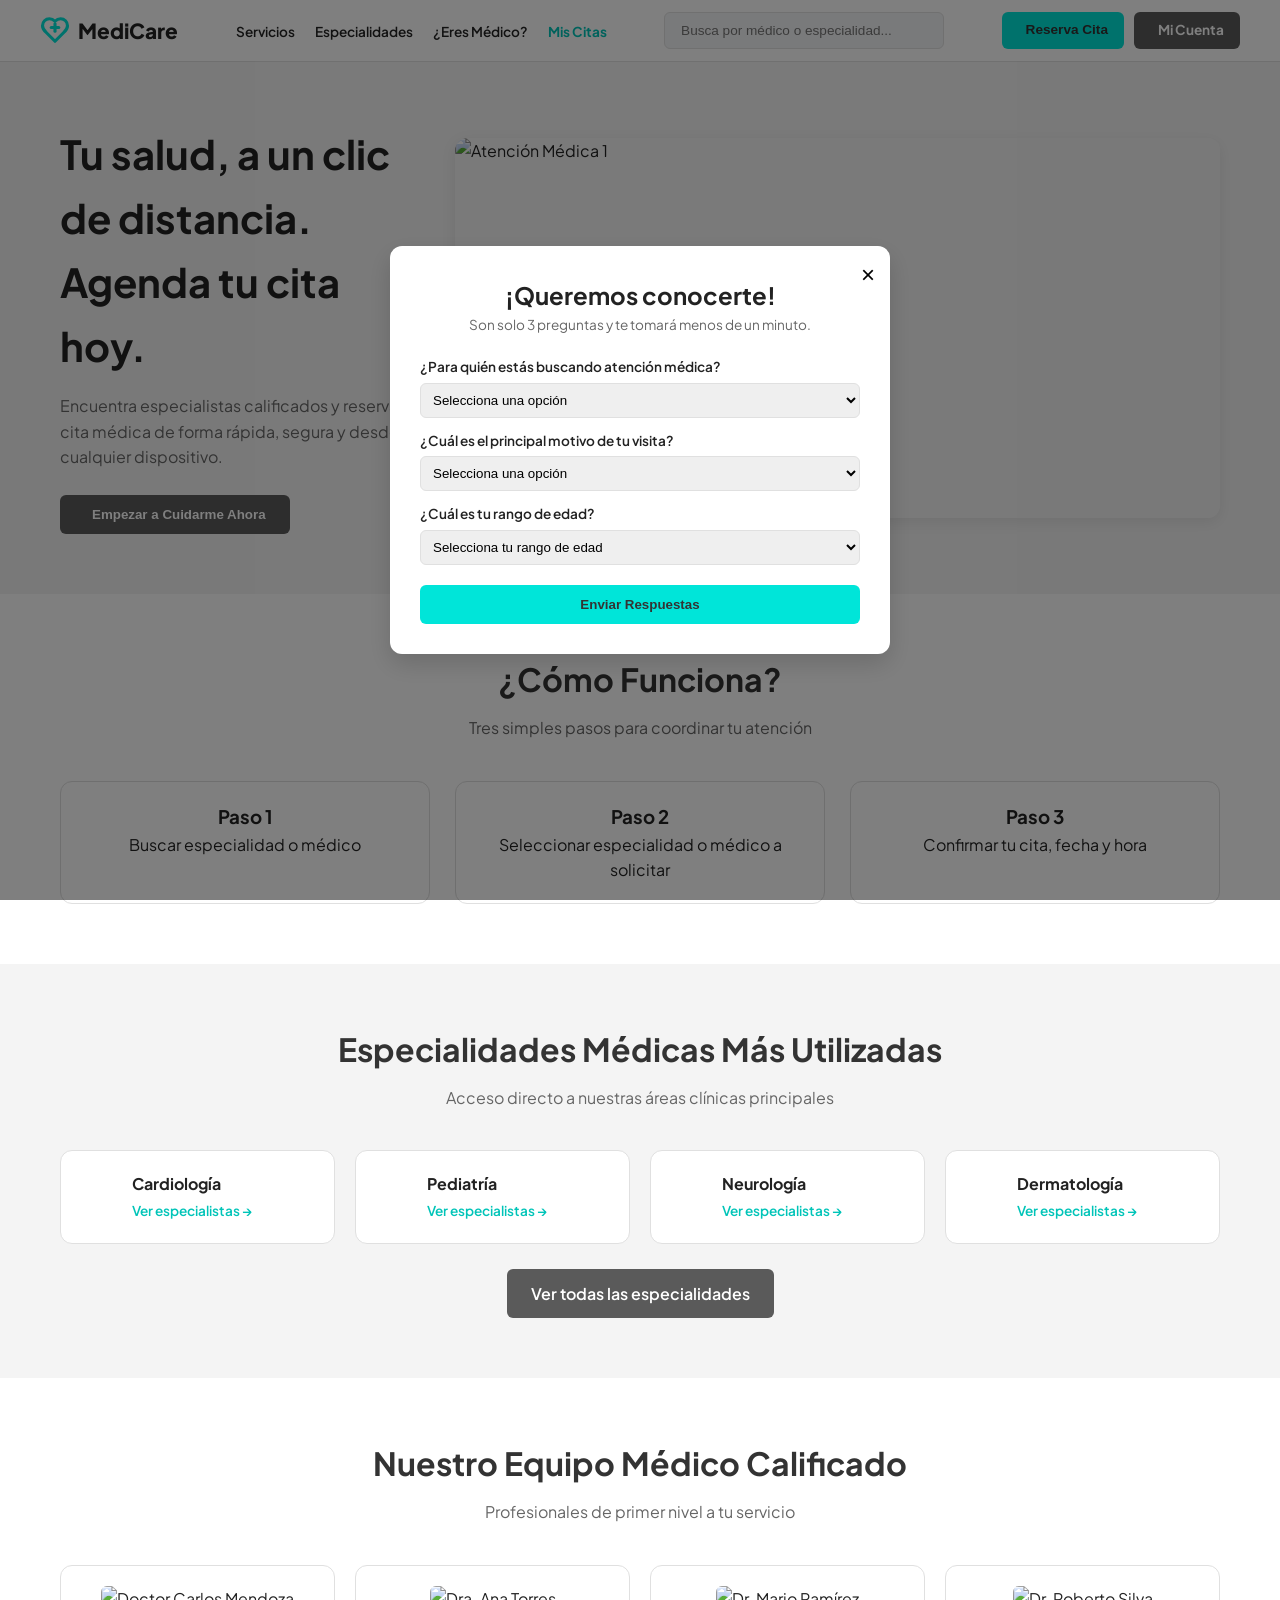
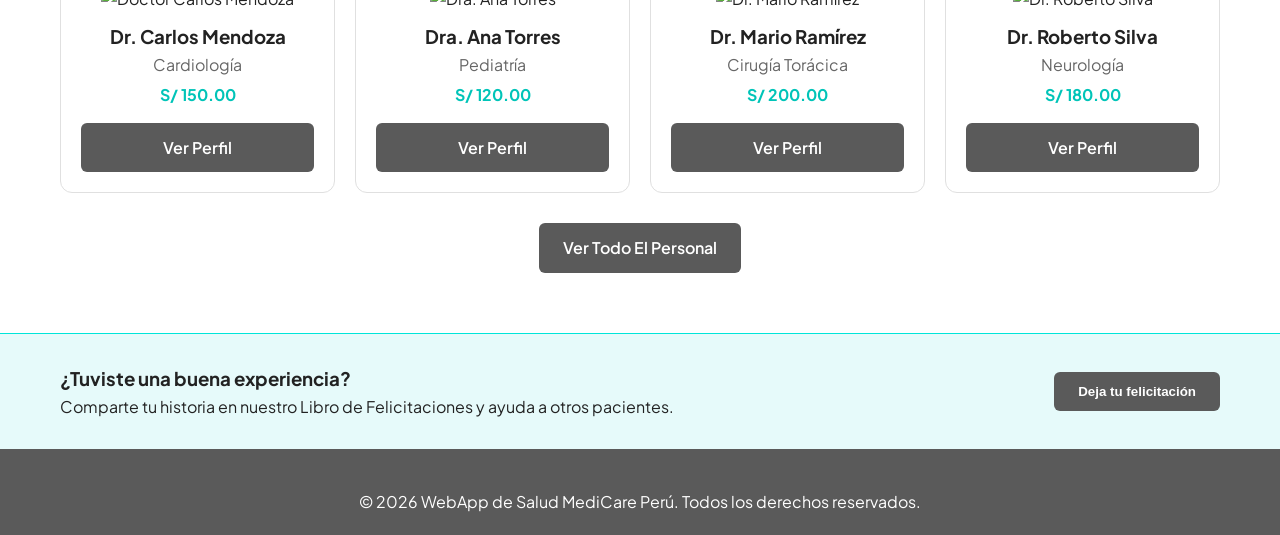
==== index.html @ 52c89fa2 "Update index.html" ====
<!DOCTYPE html>
<html lang="es">
<head>
  <meta charset="UTF-8">
  <meta name="viewport" content="width=device-width, initial-scale=1.0">
  <title>MediCare Perú | Tu Salud a Un Clic 2026</title>

  <meta name="google-site-verification" content="g7nusIa_x2qRsM88bh39PoXRiYxFbIn9PuQAMakJ2MM" />
  
  <!-- Fonts & Icons -->
  <link rel="preconnect" href="https://fonts.googleapis.com">
  <link rel="preconnect" href="https://fonts.gstatic.com" crossorigin>
  <link href="https://fonts.googleapis.com/css2?family=Plus+Jakarta+Sans:wght@400;500;600;700;800&display=swap" rel="stylesheet">
  <script src="https://unpkg.com/lucide@latest"></script>

  <!-- CSS Styles -->
  <link rel="stylesheet" href="css/variables.css">
  <link rel="stylesheet" href="css/styles.css">
  <link rel="stylesheet" href="css/components.css">

  
<meta name="description" content="Encuentra médicos especialistas en Lima, revisa precios en soles y agenda tu consulta médica virtual o presencial de forma rápida y segura en MediCare Perú.">


  
</head>
<body>

  <!-- HEADER / NAVEGACIÓN PRINCIPAL -->
  <header class="header">
  <div class="container header-top">
    <!-- LOGO -->
    <a href="index.html" class="logo">
      <svg width="30" height="30" viewBox="0 0 24 24" fill="none" stroke="#00E5D9" stroke-width="2.5" stroke-linecap="round" stroke-linejoin="round">
        <path d="M19 14c1.49-1.46 3-3.21 3-5.5A5.5 5.5 0 0 0 16.5 3c-1.76 0-3 .5-4.5 2-1.5-1.5-2.74-2-4.5-2A5.5 5.5 0 0 0 2 8.5c0 2.3 1.5 4.05 3 5.5l7 7Z"/>
        <path d="M12 7v6"/>
        <path d="M9 10h6"/>
      </svg>
      <span>MediCare</span>
    </a>

    <!-- BOTÓN DE MENÚ HAMBURGUESA PARA MÓVILES -->
    <button class="mobile-menu-toggle" id="btn-toggle-menu" aria-label="Abrir Menú">
      <i data-lucide="menu"></i>
    </button>
    
    <!-- MENÚ DE NAVEGACIÓN -->
    <nav id="main-nav">
      <ul class="nav-links">
        <li><a href="servicios.html">Servicios</a></li>
        <li><a href="especialidades.html">Especialidades</a></li>
        <li><a href="doctores.html">¿Eres Médico?</a></li>
        <li><a href="citas.html" style="color: var(--color-primary-hover); font-weight: 700;">Mis Citas</a></li>
      </ul>
    </nav>

    <!-- FORMULARIO DE BÚSQUEDA COMPACTO -->
    <form class="header-search-form" id="header-search-form">
      <input type="text" id="header-search-input" placeholder="Busca por médico o especialidad...">
      <button type="submit" aria-label="Buscar"><i data-lucide="search"></i></button>
    </form>

    <!-- ACCIONES / BOTONES LADO A LADO EN MÓVIL -->
    <div class="header-actions">
      <button class="btn btn-primary btn-header" id="btn-open-booking">
        <i data-lucide="calendar"></i>
        <span>Reserva Cita</span>
      </button>
      <a href="login.html" class="btn btn-secondary btn-header">
        <i data-lucide="user"></i>
        <span>Mi Cuenta</span>
      </a>
    </div>
  </div>
</header>

  <!-- HERO SECTION / BANNER SLIDER -->
  <section class="section-padding" style="background-color: var(--color-bg-alt);">
    <div class="container grid-3" style="align-items: center;">
      <div>
        <h1 style="font-size: 2.5rem; margin-bottom: 15px;">Tu salud, a un clic de distancia.<br>Agenda tu cita hoy.</h1>
        <p style="color: var(--color-text-muted); margin-bottom: 25px;">
          Encuentra especialistas calificados y reserva tu cita médica de forma rápida, segura y desde cualquier dispositivo.
        </p>
        <button type="button" class="btn btn-secondary" id="btn-hero-booking">
          <i data-lucide="calendar"></i> Empezar a Cuidarme Ahora
        </button>
      </div>

      <!-- SLIDER DE IMÁGENES -->
      <div style="grid-column: span 2; position: relative;">
        <div class="hero-slider">
          <div class="hero-slides">
            <div class="slide active">
              <img src="https://images.unsplash.com/photo-1576091160399-112ba8d25d1d?auto=format&fit=crop&w=800&q=80" alt="Atención Médica 1">
            </div>
            <div class="slide">
              <img src="https://images.unsplash.com/photo-1622253692010-333f2da6031d?auto=format&fit=crop&w=800&q=80" alt="Atención Médica 2">
            </div>
            <div class="slide">
              <img src="https://images.unsplash.com/photo-1584515979956-d9f6e5d09982?auto=format&fit=crop&w=800&q=80" alt="Atención Médica 3">
            </div>
          </div>
        </div>
      </div>
    </div>
  </section>

  <!-- ¿CÓMO FUNCIONA? -->
  <section class="section-padding">
    <div class="container">
      <h2 class="section-title"><i data-lucide="user-check"></i> ¿Cómo Funciona?</h2>
      <p class="section-subtitle">Tres simples pasos para coordinar tu atención</p>
      
      <div class="grid-3">
        <div class="card">
          <i data-lucide="search" style="width: 40px; height: 40px; color: var(--color-primary-hover); margin-bottom: 10px;"></i>
          <h3>Paso 1</h3>
          <p>Buscar especialidad o médico</p>
        </div>
        <div class="card">
          <i data-lucide="calendar-check" style="width: 40px; height: 40px; color: var(--color-primary-hover); margin-bottom: 10px;"></i>
          <h3>Paso 2</h3>
          <p>Seleccionar especialidad o médico a solicitar</p>
        </div>
        <div class="card">
          <i data-lucide="check-circle" style="width: 40px; height: 40px; color: var(--color-primary-hover); margin-bottom: 10px;"></i>
          <h3>Paso 3</h3>
          <p>Confirmar tu cita, fecha y hora</p>
        </div>
      </div>
    </div>
  </section>

  <!-- NUEVA SECCIÓN: ESPECIALIDADES MÁS UTILIZADAS -->
  <section class="section-padding" style="background-color: var(--color-bg-alt);">
    <div class="container">
      <h2 class="section-title"><i data-lucide="activity"></i> Especialidades Médicas Más Utilizadas</h2>
      <p class="section-subtitle">Acceso directo a nuestras áreas clínicas principales</p>

      <div class="grid-4" style="margin-top: 25px;">
        <div class="card" style="text-align: left; display: flex; align-items: center; gap: 15px;">
          <i data-lucide="heart-pulse" style="width: 36px; height: 36px; color: var(--color-primary-hover); flex-shrink: 0;"></i>
          <div>
            <h4>Cardiología</h4>
            <a href="doctores.html?spec=Cardiología" style="color: var(--color-primary-hover); font-size: 0.85rem; font-weight: 600;">Ver especialistas &rarr;</a>
          </div>
        </div>

        <div class="card" style="text-align: left; display: flex; align-items: center; gap: 15px;">
          <i data-lucide="baby" style="width: 36px; height: 36px; color: var(--color-primary-hover); flex-shrink: 0;"></i>
          <div>
            <h4>Pediatría</h4>
            <a href="doctores.html?spec=Pediatría" style="color: var(--color-primary-hover); font-size: 0.85rem; font-weight: 600;">Ver especialistas &rarr;</a>
          </div>
        </div>

        <div class="card" style="text-align: left; display: flex; align-items: center; gap: 15px;">
          <i data-lucide="brain" style="width: 36px; height: 36px; color: var(--color-primary-hover); flex-shrink: 0;"></i>
          <div>
            <h4>Neurología</h4>
            <a href="doctores.html?spec=Neurología" style="color: var(--color-primary-hover); font-size: 0.85rem; font-weight: 600;">Ver especialistas &rarr;</a>
          </div>
        </div>

        <div class="card" style="text-align: left; display: flex; align-items: center; gap: 15px;">
          <i data-lucide="sparkles" style="width: 36px; height: 36px; color: var(--color-primary-hover); flex-shrink: 0;"></i>
          <div>
            <h4>Dermatología</h4>
            <a href="doctores.html?spec=Dermatología" style="color: var(--color-primary-hover); font-size: 0.85rem; font-weight: 600;">Ver especialistas &rarr;</a>
          </div>
        </div>
      </div>
      
      <div style="text-align: center; margin-top: 25px;">
        <a href="especialidades.html" class="btn btn-secondary">Ver todas las especialidades</a>
      </div>
    </div>
  </section>

  <!-- EQUIPO MÉDICO CALIFICADO -->
  <section class="section-padding">
    <div class="container">
      <h2 class="section-title"><i data-lucide="stethoscope"></i> Nuestro Equipo Médico Calificado</h2>
      <p class="section-subtitle">Profesionales de primer nivel a tu servicio</p>
      
      <div class="grid-4">
        <div class="card">
          <img src="https://images.unsplash.com/photo-1622253692010-333f2da6031d?auto=format&fit=crop&w=400&q=80" alt="Doctor Carlos Mendoza" style="width: 100%; height: 160px; object-fit: cover; border-radius: var(--radius-sm); margin-bottom: 10px;">
          <h3>Dr. Carlos Mendoza</h3>
          <p style="color: var(--color-text-muted);">Cardiología</p>
          <p style="color: var(--color-primary-hover); font-weight: 700; margin: 5px 0;">S/ 150.00</p>
          <a href="perfil-doctor.html?id=doc-1" class="btn btn-secondary" style="margin-top: 10px; width: 100%;">Ver Perfil</a>
        </div>

        <div class="card">
          <img src="https://images.unsplash.com/photo-1594824813576-652a65d56220?auto=format&fit=crop&w=400&q=80" alt="Dra. Ana Torres" style="width: 100%; height: 160px; object-fit: cover; border-radius: var(--radius-sm); margin-bottom: 10px;">
          <h3>Dra. Ana Torres</h3>
          <p style="color: var(--color-text-muted);">Pediatría</p>
          <p style="color: var(--color-primary-hover); font-weight: 700; margin: 5px 0;">S/ 120.00</p>
          <a href="perfil-doctor.html?id=doc-2" class="btn btn-secondary" style="margin-top: 10px; width: 100%;">Ver Perfil</a>
        </div>

        <div class="card">
          <img src="https://images.unsplash.com/photo-1537368910025-700350fe46c7?auto=format&fit=crop&w=400&q=80" alt="Dr. Mario Ramírez" style="width: 100%; height: 160px; object-fit: cover; border-radius: var(--radius-sm); margin-bottom: 10px;">
          <h3>Dr. Mario Ramírez</h3>
          <p style="color: var(--color-text-muted);">Cirugía Torácica</p>
          <p style="color: var(--color-primary-hover); font-weight: 700; margin: 5px 0;">S/ 200.00</p>
          <a href="perfil-doctor.html?id=doc-3" class="btn btn-secondary" style="margin-top: 10px; width: 100%;">Ver Perfil</a>
        </div>

        <div class="card">
          <img src="https://images.unsplash.com/photo-1527613426441-2da1747cb7c6?auto=format&fit=crop&w=400&q=80" alt="Dr. Roberto Silva" style="width: 100%; height: 160px; object-fit: cover; border-radius: var(--radius-sm); margin-bottom: 10px;">
          <h3>Dr. Roberto Silva</h3>
          <p style="color: var(--color-text-muted);">Neurología</p>
          <p style="color: var(--color-primary-hover); font-weight: 700; margin: 5px 0;">S/ 180.00</p>
          <a href="perfil-doctor.html?id=doc-4" class="btn btn-secondary" style="margin-top: 10px; width: 100%;">Ver Perfil</a>
        </div>
      </div>
      <div style="text-align: center; margin-top: 30px;">
        <a href="doctores.html" class="btn btn-secondary">Ver Todo El Personal</a>
      </div>
    </div>
  </section>

  <!-- BANNER DE EXPERIENCIA -->
  <section class="banner-experience">
    <div class="container banner-content">
      <div>
        <h3>¿Tuviste una buena experiencia?</h3>
        <p>Comparte tu historia en nuestro Libro de Felicitaciones y ayuda a otros pacientes.</p>
      </div>
      <button class="btn btn-secondary" id="btn-open-feedback">Deja tu felicitación</button>
    </div>
  </section>

  <footer class="footer">
    <div class="container">
      <p>&copy; 2026 WebApp de Salud MediCare Perú. Todos los derechos reservados.</p>
    </div>
  </footer>

  <!-- MODAL 1: BIENVENIDA / ENCUESTA ("¡Queremos conocerte!") -->
  <div class="modal-welcome" id="modal-welcome">
    <div class="modal-welcome-content">
      <button class="modal-close" id="btn-close-welcome" style="position: absolute; right: 15px; top: 15px; border: none; background: none; font-size: 1.5rem; cursor: pointer;">&times;</button>
      <h2 style="text-align: center; color: var(--color-text);">¡Queremos conocerte!</h2>
      <p style="text-align: center; font-size: 0.85rem; color: var(--color-text-muted); margin-bottom: 20px;">
        Son solo 3 preguntas y te tomará menos de un minuto.
      </p>

      <form id="form-welcome">
        <div style="margin-bottom: 12px;">
          <label style="display: block; font-size: 0.85rem; font-weight: 600; margin-bottom: 5px;">¿Para quién estás buscando atención médica?</label>
          <select style="width: 100%; padding: 8px; border: 1px solid var(--color-border); border-radius: var(--radius-sm);" required>
            <option value="">Selecciona una opción</option>
            <option value="para_mi">Para mí</option>
            <option value="un_familiar">Para un familiar (hijo, padre/madre)</option>
            <option value="otra_persona">Para otra persona</option>
          </select>
        </div>

        <div style="margin-bottom: 12px;">
          <label style="display: block; font-size: 0.85rem; font-weight: 600; margin-bottom: 5px;">¿Cuál es el principal motivo de tu visita?</label>
          <select style="width: 100%; padding: 8px; border: 1px solid var(--color-border); border-radius: var(--radius-sm);" required>
            <option value="">Selecciona una opción</option>
            <option value="consulta_general">Consulta o chequeo general</option>
            <option value="especialista">Buscar un médico especialista</option>
            <option value="urgencia">Atención urgente o síntoma reciente</option>
          </select>
        </div>

        <div style="margin-bottom: 20px;">
          <label style="display: block; font-size: 0.85rem; font-weight: 600; margin-bottom: 5px;">¿Cuál es tu rango de edad?</label>
          <select style="width: 100%; padding: 8px; border: 1px solid var(--color-border); border-radius: var(--radius-sm);" required>
            <option value="">Selecciona tu rango de edad</option>
            <option value="18-30">18 - 30 años</option>
            <option value="31-50">31 - 50 años</option>
            <option value="51+">Más de 50 años</option>
          </select>
        </div>

        <button type="submit" class="btn btn-primary" style="width: 100%;">Enviar Respuestas</button>
      </form>
    </div>
  </div>

  <!-- MODAL 2: RESERVA DE CITA CON CALENDARIO -->
  <div class="modal-overlay" id="modal-booking">
    <div class="modal-content">
      <button class="modal-close" id="btn-close-booking">&times;</button>
      <h2><i data-lucide="calendar"></i> Reserva tu Cita Médica</h2>
      <p style="margin-bottom: 20px; font-size: 0.9rem; color: var(--color-text-muted);">
        Selecciona el médico, fecha y hora disponible para agendar tu atención en soles (S/).
      </p>

      <form id="form-booking">
        <div style="margin-bottom: 15px;">
          <label style="display: block; font-weight: 600; font-size: 0.85rem; margin-bottom: 5px;">Especialista</label>
          <select id="booking-doctor" style="width: 100%; padding: 10px; border: 1px solid var(--color-border); border-radius: var(--radius-sm);" required>
            <option value="Dr. Carlos Mendoza - Cardiología (S/ 150.00)">Dr. Carlos Mendoza - Cardiología (S/ 150.00)</option>
            <option value="Dra. Ana Torres - Pediatría (S/ 120.00)">Dra. Ana Torres - Pediatría (S/ 120.00)</option>
            <option value="Dr. Mario Ramírez - Cirugía Torácica (S/ 200.00)">Dr. Mario Ramírez - Cirugía Torácica (S/ 200.00)</option>
            <option value="Dr. Roberto Silva - Neurología (S/ 180.00)">Dr. Roberto Silva - Neurología (S/ 180.00)</option>
          </select>
        </div>

        <div style="margin-bottom: 15px;">
          <label style="display: block; font-weight: 600; font-size: 0.85rem; margin-bottom: 5px;">Fecha de Atención</label>
          <input type="date" id="booking-date" style="width: 100%; padding: 10px; border: 1px solid var(--color-border); border-radius: var(--radius-sm);" required>
        </div>

        <div style="margin-bottom: 20px;">
          <label style="display: block; font-weight: 600; font-size: 0.85rem; margin-bottom: 5px;">Hora Disponible</label>
          <select id="booking-time" style="width: 100%; padding: 10px; border: 1px solid var(--color-border); border-radius: var(--radius-sm);" required>
            <option value="">Selecciona un horario</option>
            <option value="08:00 AM">08:00 AM</option>
            <option value="10:00 AM">10:00 AM</option>
            <option value="02:00 PM">02:00 PM</option>
            <option value="04:00 PM">04:00 PM</option>
          </select>
        </div>

        <button type="submit" class="btn btn-primary" style="width: 100%;">Confirmar Cita</button>
      </form>
    </div>
  </div>

  <!-- SCRIPTS -->
  <script src="js/doctors.js"></script>
  <script src="js/app.js"></script>

  <!-- SCRIPT ESPECÍFICO PARA MODAL DE BIENVENIDA Y BUSCADOR -->
  <script>
    document.addEventListener('DOMContentLoaded', () => {
      // 1. Mostrar modal de bienvenida automáticamente al cargar index.html
      const modalWelcome = document.getElementById('modal-welcome');
      const btnCloseWelcome = document.getElementById('btn-close-welcome');
      const formWelcome = document.getElementById('form-welcome');

      if (modalWelcome && !sessionStorage.getItem('welcome_survey_done')) {
        setTimeout(() => {
          modalWelcome.classList.add('active');
        }, 600);
      }

      if (btnCloseWelcome) {
        btnCloseWelcome.addEventListener('click', () => {
          modalWelcome.classList.remove('active');
        });
      }

      if (formWelcome) {
        formWelcome.addEventListener('submit', (e) => {
          e.preventDefault();
          sessionStorage.setItem('welcome_survey_done', 'true');
          modalWelcome.classList.remove('active');
          alert('¡Gracias por tus respuestas! Ahora puedes explorar la plataforma.');
        });
      }

      // 2. Funcionalidad del Buscador en la Cabecera
      const searchForm = document.getElementById('header-search-form');
      const searchInput = document.getElementById('header-search-input');

      if (searchForm && searchInput) {
        searchForm.addEventListener('submit', (e) => {
          e.preventDefault();
          const query = searchInput.value.trim();
          if (query.length > 0) {
            window.location.href = `doctores.html?search=${encodeURIComponent(query)}`;
          }
        });
      }
    });
  </script>
</body>
</html>
---- css/variables.css ----
:root {
  /* Colors */
  --color-primary: #00E5D9;
  --color-primary-hover: #00C4B8;
  --color-primary-light: #E6FAFA;
  
  --color-secondary: #5A5A5A;
  --color-secondary-dark: #333333;
  --color-text-main: #222222;
  --color-text-muted: #666666;
  
  --color-bg-main: #FFFFFF;
  --color-bg-alt: #F4F4F4;
  --color-bg-card: #FFFFFF;
  
  --color-accent-star: #FFB800;
  --color-border: #E0E0E0;
  --color-white: #FFFFFF;

  /* Fonts & Radius */
  --font-family-base: 'Plus Jakarta Sans', -apple-system, BlinkMacSystemFont, sans-serif;
  --radius-sm: 6px;
  --radius-md: 12px;
  --radius-lg: 20px;
  --shadow-sm: 0 2px 8px rgba(0, 0, 0, 0.05);
  --shadow-md: 0 4px 16px rgba(0, 0, 0, 0.08);
  --transition: all 0.3s ease;
}
---- css/styles.css ----
* {
  box-sizing: border-box;
  margin: 0;
  padding: 0;
}

body {
  font-family: var(--font-family-base);
  color: var(--color-text-main);
  background-color: var(--color-bg-main);
  line-height: 1.6;
}

a {
  text-decoration: none;
  color: inherit;
}

ul {
  list-style: none;
}

.container {
  max-width: 1200px;
  margin: 0 auto;
  padding: 0 20px;
}

.section-padding {
  padding: 60px 0;
}

.section-title {
  text-align: center;
  font-size: 2rem;
  font-weight: 700;
  margin-bottom: 10px;
  color: var(--color-secondary-dark);
}

.section-subtitle {
  text-align: center;
  color: var(--color-text-muted);
  margin-bottom: 40px;
}

.btn {
  display: inline-flex;
  align-items: center;
  justify-content: center;
  gap: 8px;
  padding: 12px 24px;
  border-radius: var(--radius-sm);
  font-weight: 600;
  cursor: pointer;
  border: none;
  transition: var(--transition);
}

.btn-primary {
  background-color: var(--color-primary);
  color: var(--color-secondary-dark);
}

.btn-primary:hover {
  background-color: var(--color-primary-hover);
}

.btn-secondary {
  background-color: var(--color-secondary);
  color: var(--color-white);
}

.btn-secondary:hover {
  background-color: var(--color-secondary-dark);
}



/* --- HERO IMAGE SLIDER --- */
.hero-slider {
  position: relative;
  width: 100%;
  max-height: 380px;
  height: 380px;
  overflow: hidden;
  border-radius: var(--radius-md, 12px);
  box-shadow: 0 4px 15px rgba(0, 0, 0, 0.08);
}

.hero-slides {
  position: relative;
  width: 100%;
  height: 100%;
}

.hero-slides .slide {
  position: absolute;
  top: 0;
  left: 0;
  width: 100%;
  height: 100%;
  opacity: 0;
  transition: opacity 0.8s ease-in-out;
  pointer-events: none;
}

.hero-slides .slide.active {
  opacity: 1;
  pointer-events: auto;
}

.hero-slides .slide img {
  width: 100%;
  height: 100%;
  object-fit: cover;
  border-radius: var(--radius-md, 12px);
}

/* Botones Anterior / Siguiente */
.slider-btn {
  position: absolute;
  top: 50%;
  transform: translateY(-50%);
  background: rgba(255, 255, 255, 0.75);
  color: #333;
  border: none;
  width: 38px;
  height: 38px;
  border-radius: 50%;
  cursor: pointer;
  font-size: 1.1rem;
  display: flex;
  align-items: center;
  justify-content: center;
  transition: background 0.3s ease, color 0.3s ease;
  z-index: 5;
}

.slider-btn:hover {
  background: var(--color-primary, #00E5D9);
  color: #fff;
}

.prev-slide { left: 12px; }
.next-slide { right: 12px; }

/* Puntos Indicadores */
.slider-dots {
  position: absolute;
  bottom: 12px;
  left: 50%;
  transform: translateX(-50%);
  display: flex;
  gap: 8px;
  z-index: 5;
}

.slider-dots .dot {
  width: 10px;
  height: 10px;
  background-color: rgba(255, 255, 255, 0.6);
  border-radius: 50%;
  cursor: pointer;
  transition: background-color 0.3s ease, transform 0.3s ease;
}

.slider-dots .dot.active {
  background-color: var(--color-primary, #00E5D9);
  transform: scale(1.2);
}




/* --- ESTILOS TARJETA AUTH / LOGIN Y REGISTRO --- */
.auth-card {
  background: #ffffff;
  border-radius: var(--radius-md, 12px);
  box-shadow: 0 4px 20px rgba(0, 0, 0, 0.06);
  padding: 30px;
  width: 100%;
  max-width: 440px;
}

.auth-tabs {
  display: flex;
  border-bottom: 2px solid #e2e8f0;
  margin-bottom: 25px;
}

.tab-btn {
  flex: 1;
  background: none;
  border: none;
  padding: 12px 0;
  font-size: 1rem;
  font-weight: 600;
  color: var(--color-text-muted, #64748b);
  cursor: pointer;
  position: relative;
  transition: color 0.3s ease;
}

.tab-btn.active {
  color: #000000;
}

.tab-btn.active::after {
  content: '';
  position: absolute;
  bottom: -2px;
  left: 0;
  width: 100%;
  height: 3px;
  background-color: var(--color-primary, #00E5D9);
  border-radius: 2px;
}

/* Ocultar / Mostrar Formularios */
.auth-form {
  display: none;
}

.auth-form.active {
  display: block;
}

.form-group {
  margin-bottom: 18px;
}

.form-group label {
  display: block;
  font-weight: 600;
  font-size: 0.88rem;
  margin-bottom: 6px;
  color: #1e293b;
}

.form-group input,
.form-group select {
  width: 100%;
  padding: 10px 14px;
  border: 1px solid var(--color-border, #cbd5e1);
  border-radius: var(--radius-sm, 8px);
  font-size: 0.95rem;
  outline: none;
  transition: border-color 0.2s ease;
}

.form-group input:focus,
.form-group select:focus {
  border-color: var(--color-primary, #00E5D9);
}

.form-options {
  display: flex;
  justify-content: space-between;
  align-items: center;
  font-size: 0.82rem;
  margin-bottom: 15px;
  color: var(--color-text-muted, #64748b);
}

.form-options label {
  display: flex;
  align-items: center;
  gap: 6px;
  cursor: pointer;
}
---- css/components.css ----
/* --- Header & Navigation --- */
.header {
  background-color: var(--color-white);
  border-bottom: 1px solid var(--color-border);
  position: sticky;
  top: 0;
  z-index: 1000;
}

.header-top {
  display: flex;
  align-items: center;
  justify-content: space-between;
  gap: 15px;
  padding: 12px 0;
}

.logo {
  display: flex;
  align-items: center;
  gap: 8px;
  font-weight: 800;
  font-size: 1.3rem;
  color: var(--color-text);
  text-decoration: none;
  flex-shrink: 0;
}

.nav-links {
  display: flex;
  gap: 20px;
  list-style: none;
  margin: 0;
  padding: 0;
}

.nav-links a {
  text-decoration: none;
  font-weight: 600;
  font-size: 0.85rem;
  color: var(--color-text);
  transition: color 0.2s ease;
}

.nav-links a:hover {
  color: var(--color-primary-hover);
}

.header-search-form {
  display: flex;
  align-items: center;
  background-color: #f3f4f6;
  border-radius: var(--radius-sm);
  padding: 4px 10px;
  border: 1px solid var(--color-border);
  flex: 1;
  max-width: 280px;
}

.header-search-form input {
  border: none;
  background: transparent;
  width: 100%;
  padding: 6px;
  outline: none;
  font-size: 0.85rem;
}

.header-search-form button {
  background: none;
  border: none;
  cursor: pointer;
  color: var(--color-text-muted);
  display: flex;
  align-items: center;
}

.header-actions {
  display: flex;
  align-items: center;
  gap: 10px;
  flex-shrink: 0;
}

/* Botones alineados y sin deformaciones en la cabecera */
.btn-header {
  display: inline-flex;
  align-items: center;
  justify-content: center;
  gap: 8px;
  padding: 10px 16px;
  font-size: 0.85rem;
  font-weight: 700;
  border-radius: var(--radius-sm);
  white-space: nowrap;
  line-height: 1.2;
}

/* --- Cards & Grids --- */
.grid-4 {
  display: grid;
  grid-template-columns: repeat(auto-fit, minmax(240px, 1fr));
  gap: 20px;
}

.grid-3 {
  display: grid;
  grid-template-columns: repeat(auto-fit, minmax(300px, 1fr));
  gap: 25px;
}

.card {
  background: var(--color-bg-card);
  border: 1px solid var(--color-border);
  border-radius: var(--radius-md);
  padding: 20px;
  text-align: center;
  transition: var(--transition);
}

.card:hover {
  transform: translateY(-4px);
  box-shadow: var(--shadow-md);
}

.card-img {
  width: 100%;
  height: 160px;
  object-fit: cover;
  border-radius: var(--radius-sm);
  background-color: var(--color-bg-alt);
  margin-bottom: 15px;
}

.rating {
  color: var(--color-accent-star);
  margin: 8px 0;
}

/* --- Modals --- */
.modal-overlay {
  position: fixed;
  top: 0;
  left: 0;
  width: 100%;
  height: 100%;
  background: rgba(0, 0, 0, 0.5);
  display: none;
  justify-content: center;
  align-items: center;
  z-index: 2000;
}

.modal-overlay.active {
  display: flex;
}

.modal-content {
  background: var(--color-white);
  padding: 30px;
  border-radius: var(--radius-md);
  max-width: 500px;
  width: 90%;
  position: relative;
}

.modal-close {
  position: absolute;
  top: 15px;
  right: 15px;
  cursor: pointer;
  background: none;
  border: none;
  font-size: 1.2rem;
}

/* Modal específico de Bienvenida / Encuesta */
.modal-welcome {
  position: fixed;
  top: 0;
  left: 0;
  width: 100%;
  height: 100%;
  background: rgba(0, 0, 0, 0.5);
  display: flex;
  align-items: center;
  justify-content: center;
  z-index: 2500;
  opacity: 0;
  visibility: hidden;
  transition: all 0.3s ease;
}

.modal-welcome.active {
  opacity: 1;
  visibility: visible;
}

.modal-welcome-content {
  background: var(--color-white);
  padding: 30px;
  border-radius: var(--radius-md);
  max-width: 500px;
  width: 90%;
  position: relative;
  box-shadow: 0 10px 25px rgba(0,0,0,0.15);
}

/* --- Footer & Experience Banner --- */
.banner-experience {
  background-color: var(--color-primary-light);
  border-top: 1px solid var(--color-primary);
  padding: 30px 0;
}

.banner-content {
  display: flex;
  justify-content: space-between;
  align-items: center;
}

.footer {
  background-color: var(--color-secondary);
  color: var(--color-white);
  padding: 40px 0 20px;
  text-align: center;
}

/* --- Hero Image Slider --- */
.hero-slider {
  position: relative;
  width: 100%;
  max-height: 380px;
  height: 380px;
  overflow: hidden;
  border-radius: var(--radius-md, 12px);
  box-shadow: 0 4px 15px rgba(0, 0, 0, 0.08);
}

.hero-slides {
  position: relative;
  width: 100%;
  height: 100%;
}

.hero-slides .slide {
  position: absolute;
  top: 0;
  left: 0;
  width: 100%;
  height: 100%;
  opacity: 0;
  transition: opacity 0.8s ease-in-out;
  pointer-events: none;
}

.hero-slides .slide.active {
  opacity: 1;
  pointer-events: auto;
}

.hero-slides .slide img {
  width: 100%;
  height: 100%;
  object-fit: cover;
  border-radius: var(--radius-md, 12px);
}

/* --- Auth Card / Login y Registro --- */
.auth-card {
  background: #ffffff;
  border-radius: var(--radius-md, 12px);
  box-shadow: 0 4px 20px rgba(0, 0, 0, 0.06);
  padding: 30px;
  width: 100%;
  max-width: 440px;
}

.auth-tabs {
  display: flex;
  border-bottom: 2px solid #e2e8f0;
  margin-bottom: 25px;
}

.tab-btn {
  flex: 1;
  background: none;
  border: none;
  padding: 12px 0;
  font-size: 1rem;
  font-weight: 600;
  color: var(--color-text-muted, #64748b);
  cursor: pointer;
  position: relative;
  transition: color 0.3s ease;
}

.tab-btn.active {
  color: #000000;
}

.tab-btn.active::after {
  content: '';
  position: absolute;
  bottom: -2px;
  left: 0;
  width: 100%;
  height: 3px;
  background-color: var(--color-primary, #00E5D9);
  border-radius: 2px;
}

.auth-form {
  display: none;
}

.auth-form.active {
  display: block;
}

.form-group {
  margin-bottom: 18px;
}

.form-group label {
  display: block;
  font-weight: 600;
  font-size: 0.88rem;
  margin-bottom: 6px;
  color: #1e293b;
}

.form-group input,
.form-group select {
  width: 100%;
  padding: 10px 14px;
  border: 1px solid var(--color-border, #cbd5e1);
  border-radius: var(--radius-sm, 8px);
  font-size: 0.95rem;
  outline: none;
  transition: border-color 0.2s ease;
}

.form-group input:focus,
.form-group select:focus {
  border-color: var(--color-primary, #00E5D9);
}

.form-options {
  display: flex;
  justify-content: space-between;
  align-items: center;
  font-size: 0.82rem;
  margin-bottom: 15px;
  color: var(--color-text-muted, #64748b);
}

.form-options label {
  display: flex;
  align-items: center;
  gap: 6px;
  cursor: pointer;
}



/* Compatibilidad para buscadores con la clase antigua .header-search */
.header-search,
.header-search-container {
  display: flex;
  align-items: center;
  background-color: #f3f4f6;
  border-radius: var(--radius-sm);
  padding: 4px 10px;
  border: 1px solid var(--color-border);
  flex: 1;
  max-width: 280px;
}

.header-search input,
.header-search-container input {
  border: none;
  background: transparent;
  width: 100%;
  padding: 6px;
  outline: none;
  font-size: 0.85rem;
}

.header-search i,
.header-search svg,
.header-search button {
  color: var(--color-text-muted);
  display: flex;
  align-items: center;
  background: none;
  border: none;
  cursor: pointer;
}

/* --- Media Queries para Responsive Design --- */
/* --- BOTÓN MENÚ HAMBURGUESA --- */
.mobile-menu-toggle {
  display: none;
  background: none;
  border: none;
  font-size: 1.5rem;
  color: var(--color-text);
  cursor: pointer;
  padding: 5px;
  align-items: center;
  justify-content: center;
}

/* --- MEDIA QUERIES PARA MOBILE FIRST / RESPONSIVE (Móviles y Tablets) --- */
@media (max-width: 768px) {
  .header-top {
    flex-wrap: wrap;
    align-items: center;
    justify-content: space-between;
    padding: 10px 15px;
    gap: 10px;
  }

  /* Mostrar botón hamburguesa */
  .mobile-menu-toggle {
    display: flex;
  }

  /* Ocultar / Desplegar navegación principal */
  .header nav {
    width: 100%;
    display: none;
    order: 4;
    background-color: var(--color-bg-alt);
    border-radius: var(--radius-sm);
    padding: 12px;
    margin-top: 8px;
    box-shadow: 0 4px 10px rgba(0, 0, 0, 0.05);
  }

  .header nav.active {
    display: block;
  }

  .nav-links {
    flex-direction: column;
    gap: 12px;
    align-items: flex-start;
  }

  .nav-links a {
    width: 100%;
    padding: 6px 0;
    font-size: 0.95rem;
  }

  /* Buscador ocupando ancho completo en segunda fila */
  .header-search-form {
    max-width: 100%;
    width: 100%;
    order: 2;
  }

  /* Acciones / Botones en vista móvil */
  .header-actions {
    width: 100%;
    order: 3;
    display: grid;
    grid-template-columns: 1fr 1fr;
    gap: 8px;
  }

  .btn-header {
    width: 100%;
    padding: 8px 10px;
    font-size: 0.78rem;
    gap: 5px;
  }

  /* Banner y rejillas */
  .banner-content {
    flex-direction: column;
    text-align: center;
    gap: 15px;
  }

  .grid-3, .grid-4 {
    grid-template-columns: 1fr;
  }
}
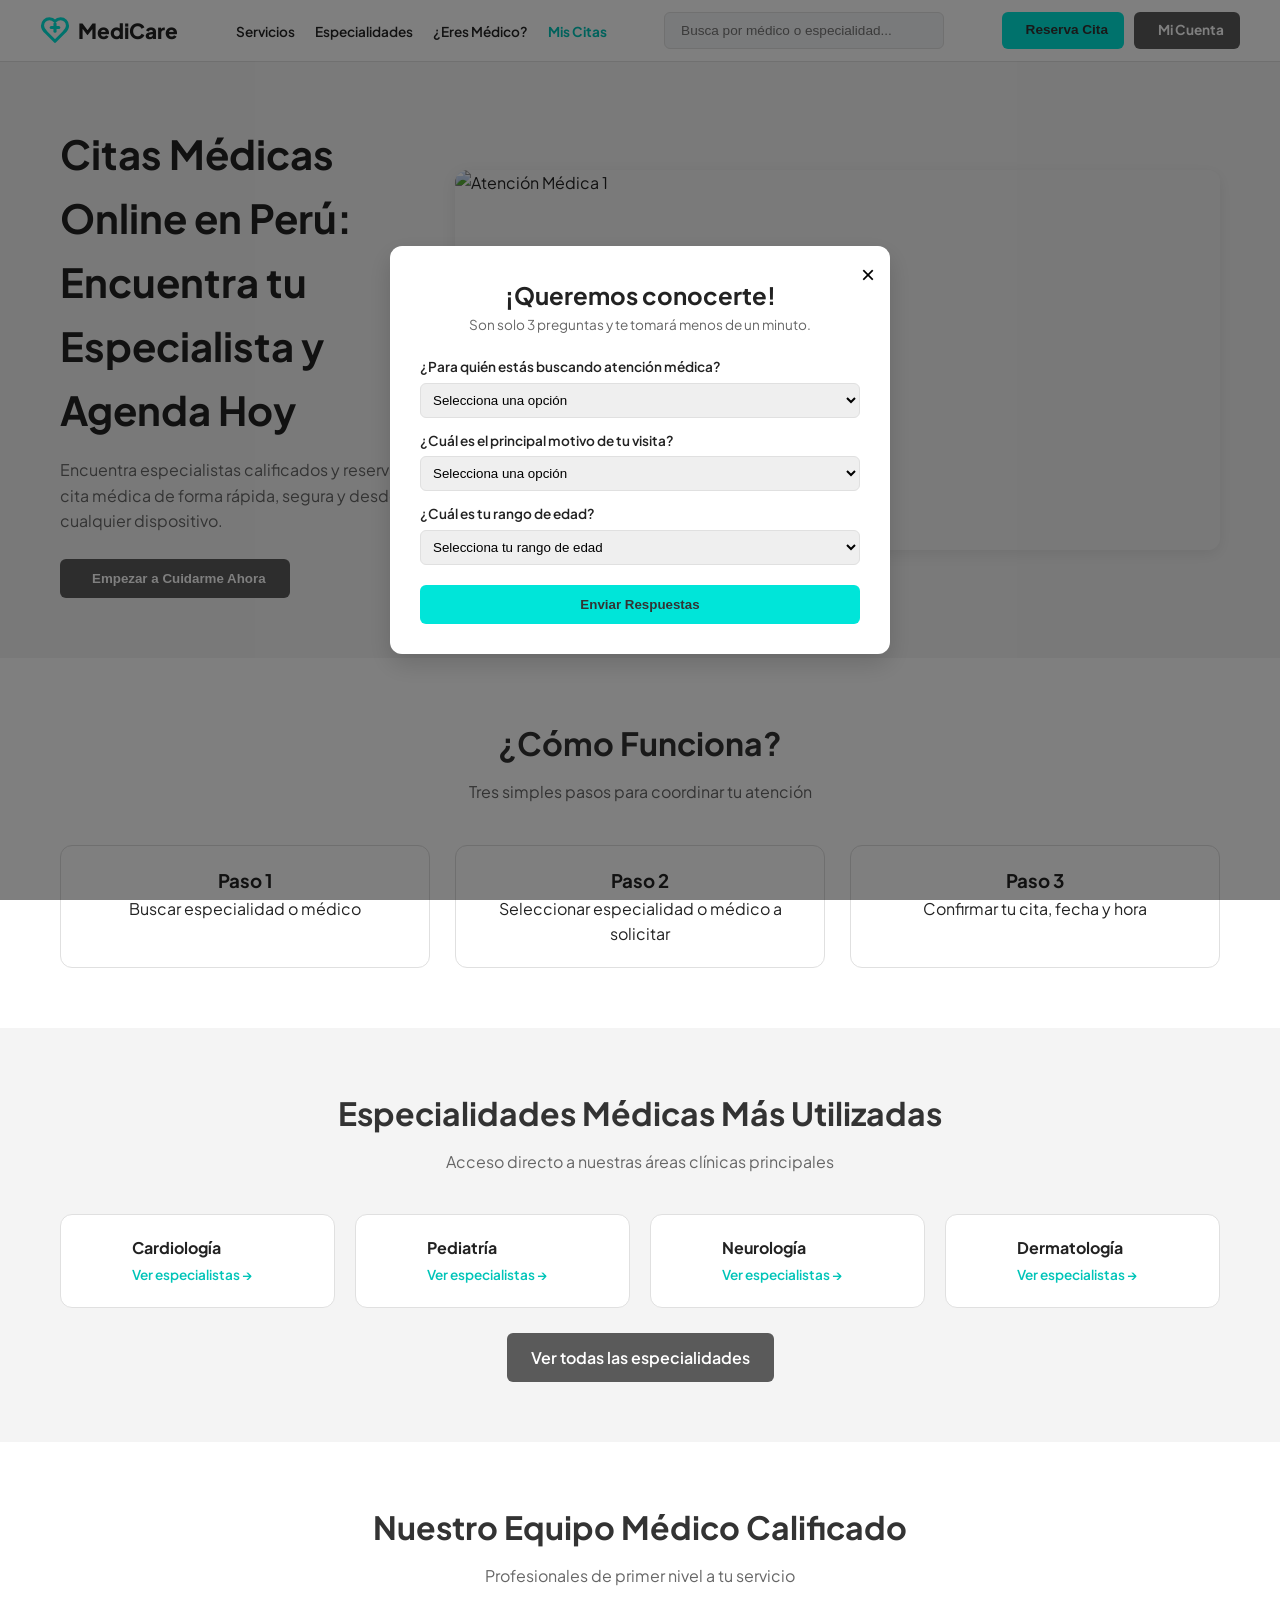
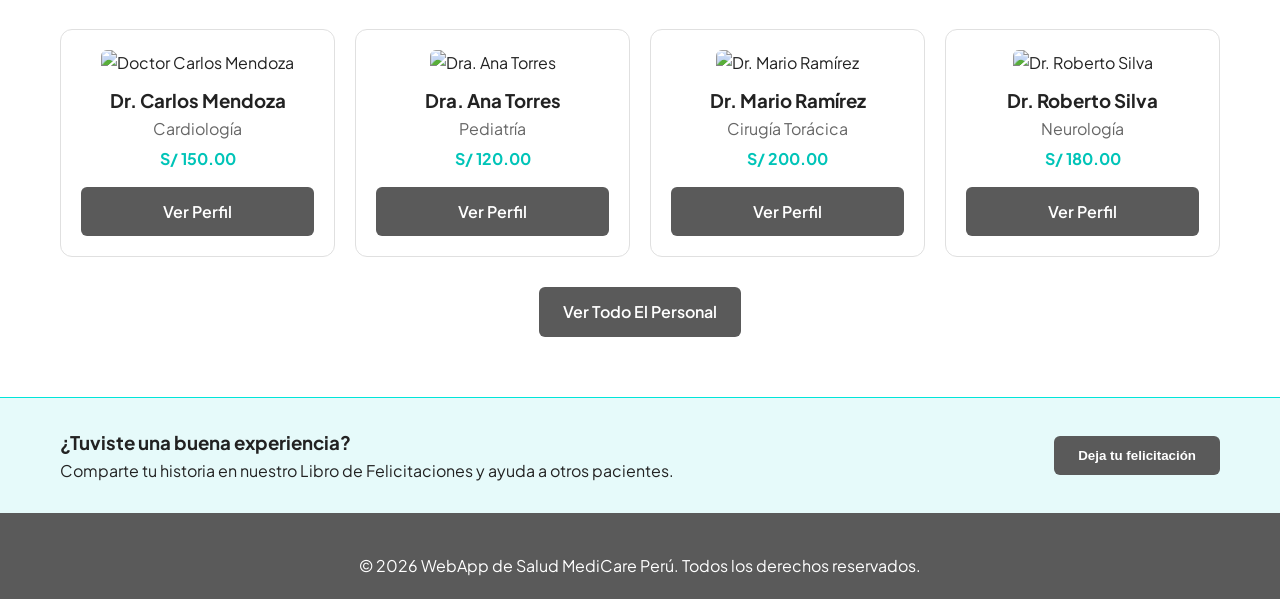
==== commit 8838c097: "Add files via upload" ====
--- a/index.html
+++ b/index.html
@@ -19,7 +19,7 @@
   <link rel="stylesheet" href="css/components.css">
 
   
-<meta name="description" content="Encuentra médicos especialistas en Lima, revisa precios en soles y agenda tu consulta médica virtual o presencial de forma rápida y segura en MediCare Perú.">
+<meta name="description" content="encuentra un médico en line de forma rápida y gestiona una cita médica">
 
 
   
@@ -78,7 +78,7 @@
   <section class="section-padding" style="background-color: var(--color-bg-alt);">
     <div class="container grid-3" style="align-items: center;">
       <div>
-        <h1 style="font-size: 2.5rem; margin-bottom: 15px;">Tu salud, a un clic de distancia.<br>Agenda tu cita hoy.</h1>
+        <h1 style="font-size: 2.5rem; margin-bottom: 15px;">Citas Médicas Online en Perú:<br>Encuentra tu Especialista y Agenda Hoy</h1>
         <p style="color: var(--color-text-muted); margin-bottom: 25px;">
           Encuentra especialistas calificados y reserva tu cita médica de forma rápida, segura y desde cualquier dispositivo.
         </p>
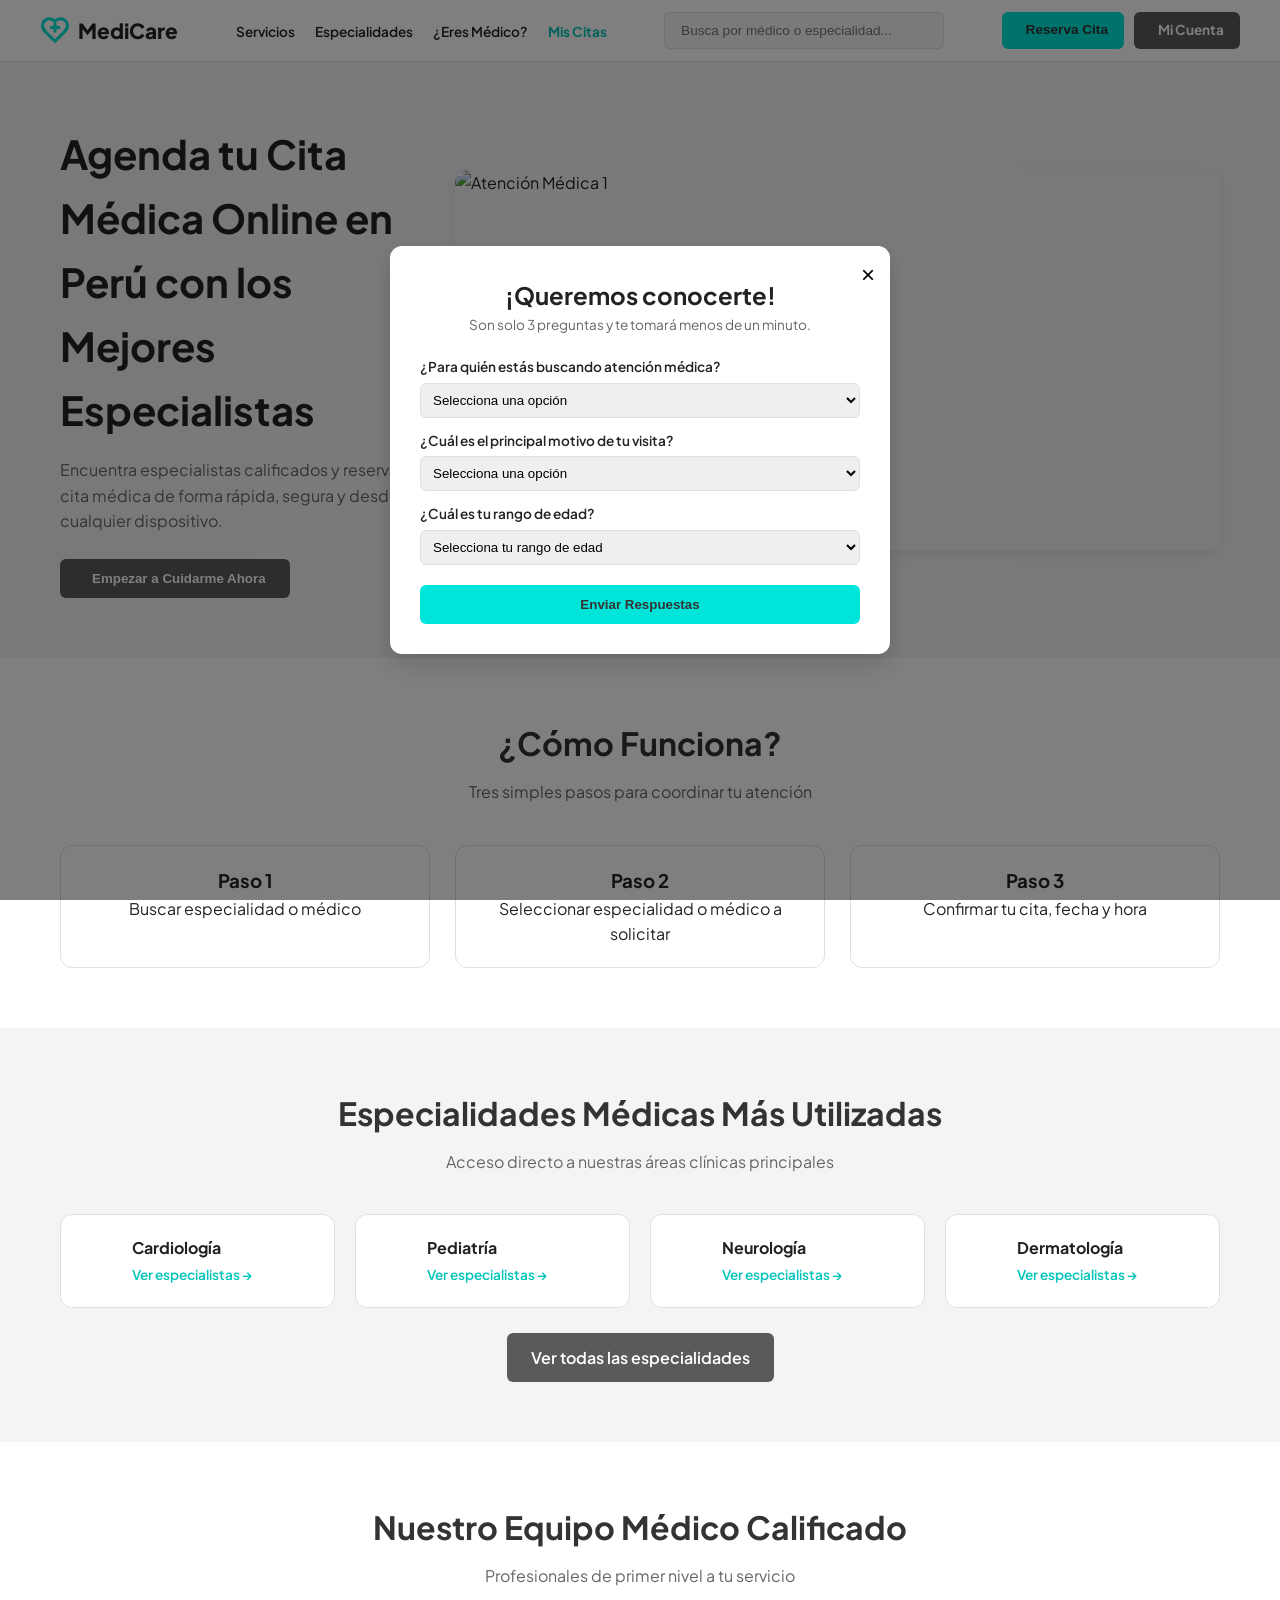
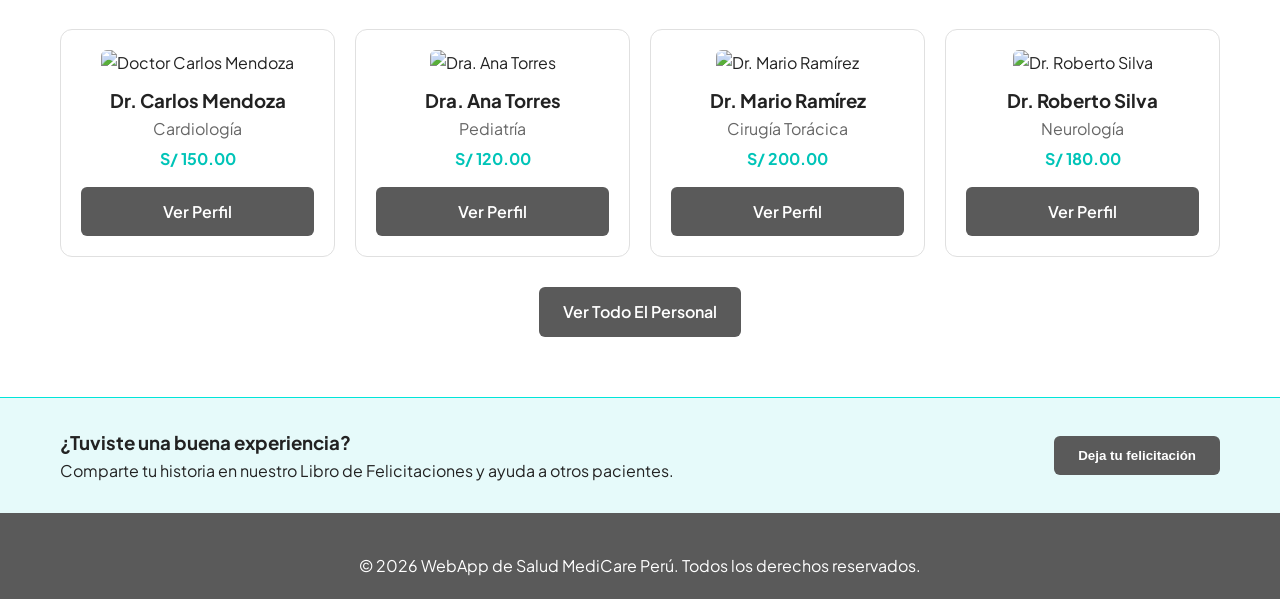
==== commit 087c6224: "Update index.html" ====
--- a/index.html
+++ b/index.html
@@ -78,7 +78,7 @@
   <section class="section-padding" style="background-color: var(--color-bg-alt);">
     <div class="container grid-3" style="align-items: center;">
       <div>
-        <h1 style="font-size: 2.5rem; margin-bottom: 15px;">Citas Médicas Online en Perú:<br>Encuentra tu Especialista y Agenda Hoy</h1>
+        <h1 style="font-size: 2.5rem; margin-bottom: 15px;">Agenda tu Cita Médica Online en Perú con los Mejores Especialistas</h1>
         <p style="color: var(--color-text-muted); margin-bottom: 25px;">
           Encuentra especialistas calificados y reserva tu cita médica de forma rápida, segura y desde cualquier dispositivo.
         </p>
